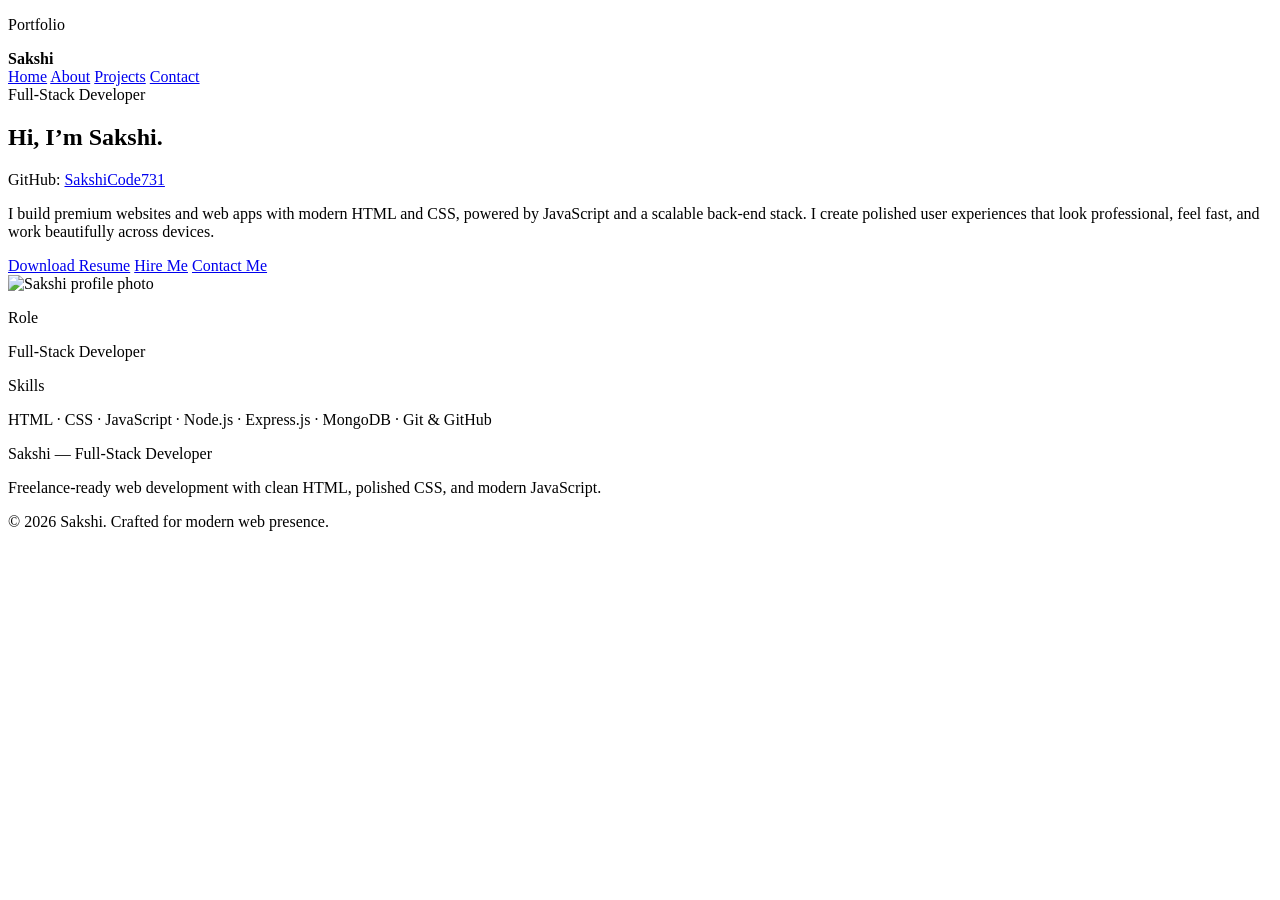
==== index.html @ 6e644ceb "updating my portfolio" ====
<!DOCTYPE html>
<html lang="en">
<head>
  <meta charset="UTF-8" />
  <meta name="viewport" content="width=device-width, initial-scale=1.0" />
  <title>Sakshi | Full-Stack Developer</title>
  <link rel="preconnect" href="https://fonts.googleapis.com" />
  <link rel="preconnect" href="https://fonts.gstatic.com" crossorigin />
  <link href="https://fonts.googleapis.com/css2?family=Space+Grotesk:wght@400;500;600;700&display=swap" rel="stylesheet" />
  <link rel="stylesheet" href="styles.css" />
</head>
<body>
  <header class="site-header">
    <div class="brand">
      <span class="brand-dot"></span>
      <div>
        <p>Portfolio</p>
        <strong>Sakshi</strong>
      </div>
    </div>
    <nav class="site-nav">
      <a href="index.html">Home</a>
      <a href="about.html">About</a>
      <a href="projects.html">Projects</a>
      <a href="contact.html">Contact</a>
    </nav>
  </header>

  <main class="page-shell">
    <section class="hero" id="home">
      <div class="hero-copy">
        <span class="eyebrow">Full-Stack Developer</span>
        <h1>Hi, I’m Sakshi.</h1>
        <p class="hero-tag">GitHub: <a href="https://github.com/SakshiCode731" target="_blank" rel="noreferrer">SakshiCode731</a></p>
        <p class="hero-text">I build premium websites and web apps with modern HTML and CSS, powered by JavaScript and a scalable back-end stack. I create polished user experiences that look professional, feel fast, and work beautifully across devices.</p>

        <div class="hero-buttons">
          <a class="btn btn-primary" href="Sakshi_Gautam_Resume.pdf" download>Download Resume</a>
          <a class="btn btn-hire" href="contact.html">Hire Me</a>
          <a class="btn btn-secondary" href="contact.html">Contact Me</a>
        </div>
      </div>

      <div class="hero-panel">
        <div class="hero-photo">
          <img src="profile.jpg" alt="Sakshi profile photo" />
        </div>
        <div class="hero-info">
          <p class="hero-info-title">Role</p>
          <p>Full-Stack Developer</p>
          <p class="hero-info-title">Skills</p>
          <p>HTML · CSS · JavaScript · Node.js · Express.js · MongoDB · Git & GitHub</p>
        </div>
      </div>
    </section>
  </main>

  <footer class="site-footer">
    <div class="footer-branding">
      <p class="footer-brand">Sakshi — Full-Stack Developer</p>
      <p class="footer-copy">Freelance-ready web development with clean HTML, polished CSS, and modern JavaScript.</p>
    </div>
    <!-- <div class="footer-links">
      <!-- <div>
        <p class="footer-heading">Explore</p>
        <a href="index.html">Home</a>
        <a href="about.html">About</a>
        <a href="projects.html">Projects</a>
        <a href="contact.html">Contact</a>
      </div>
      <div>
        <p class="footer-heading">Contact</p>
        <a href="mailto:gautamsakshi166@gmail.com">Email</a>
        <a href="https://github.com/SakshiCode731" target="_blank" rel="noreferrer">GitHub</a>
        <a href="https://www.linkedin.com/in/sakshi-gautam-9317292b9/" target="_blank" rel="noreferrer">LinkedIn</a>
      </div> -->
    <!-- </div> --> 
    <div class="footer-notice">
      <p>© 2026 Sakshi. Crafted for modern web presence.</p>
    </div>
  </footer>
</body>
</html>
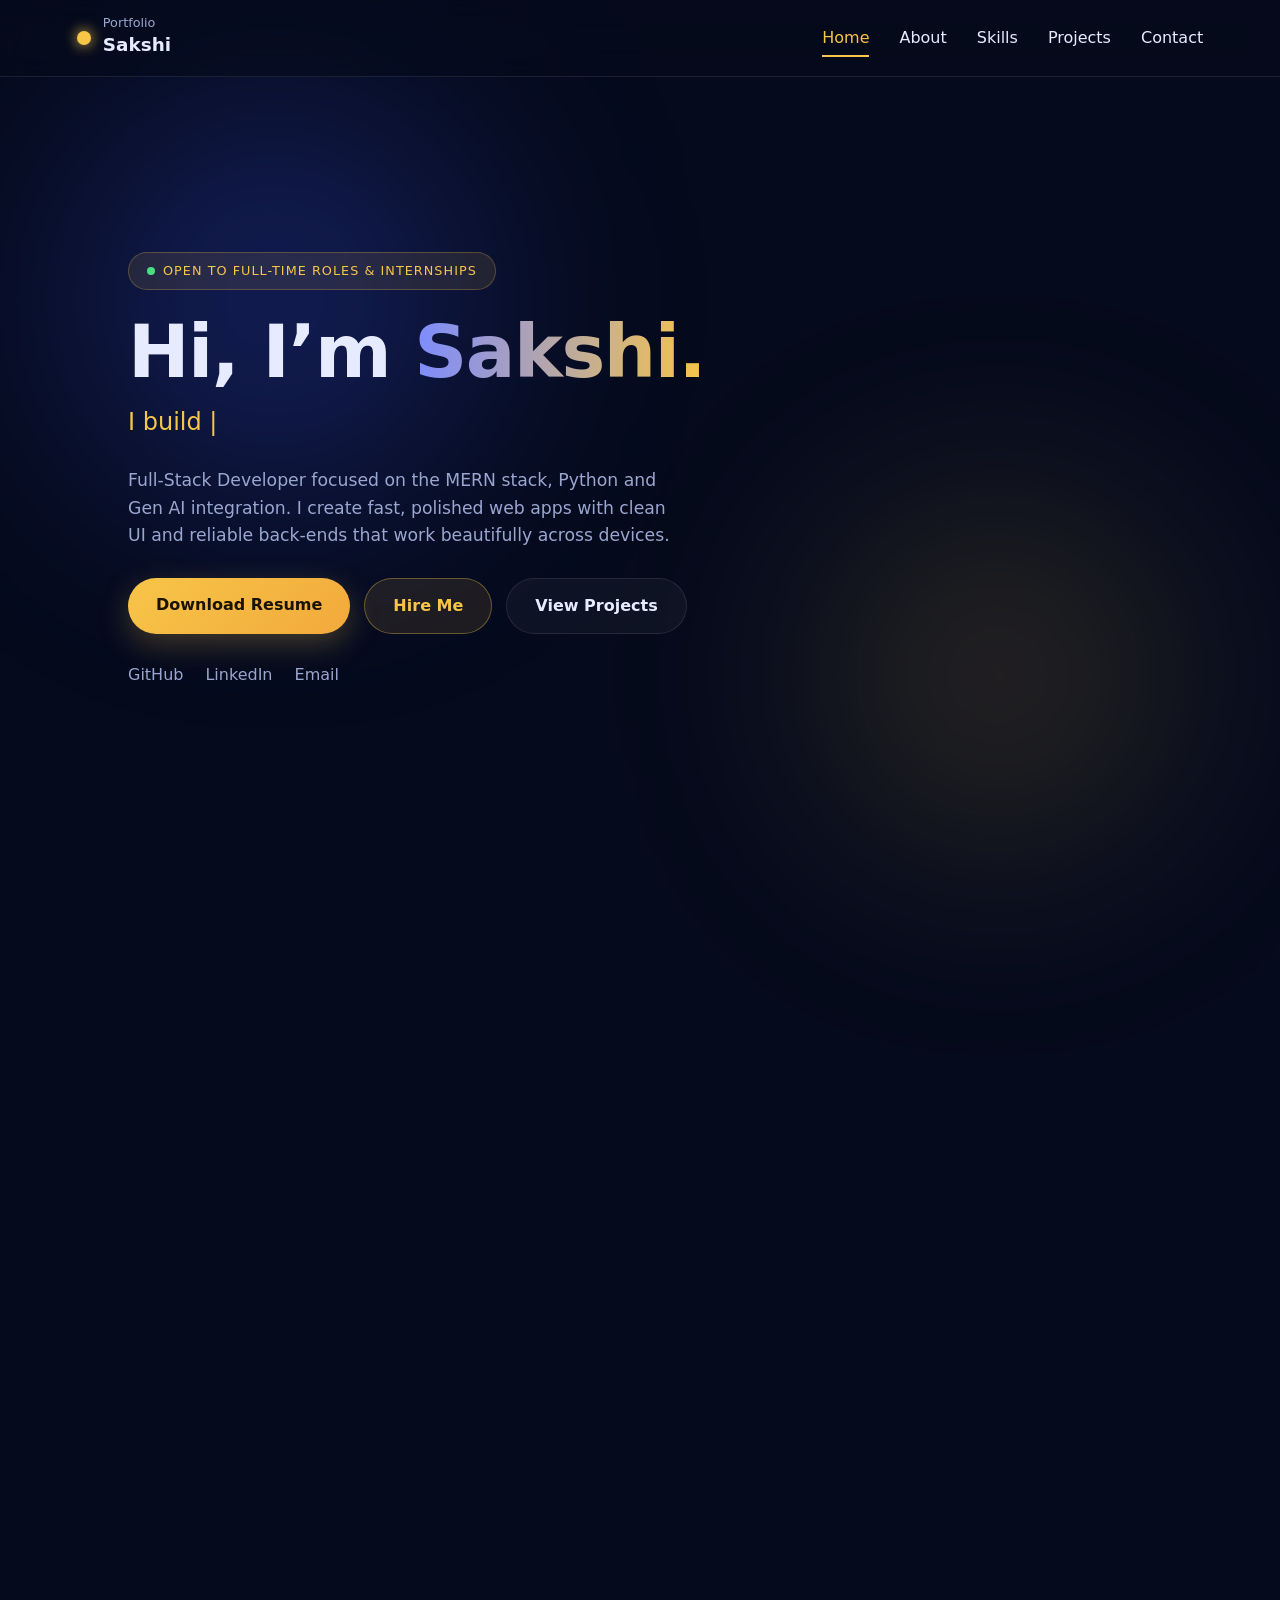
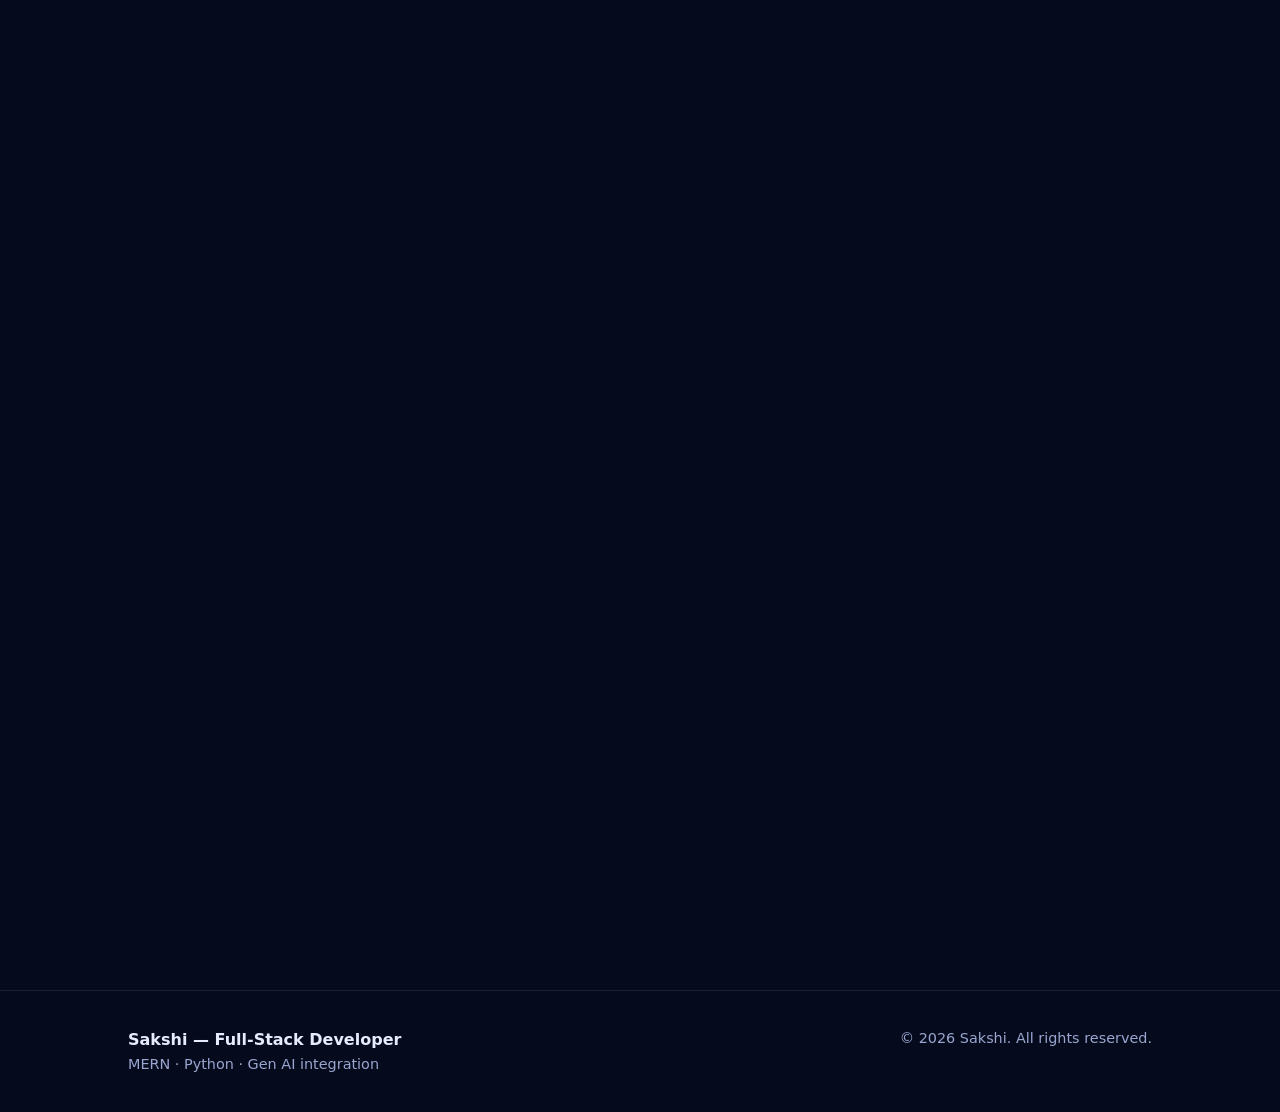
==== commit e0b990ae: "updating my best portfolio" ====
--- a/index.html
+++ b/index.html
@@ -3,81 +3,252 @@
 <head>
   <meta charset="UTF-8" />
   <meta name="viewport" content="width=device-width, initial-scale=1.0" />
-  <title>Sakshi | Full-Stack Developer</title>
+  <title>Sakshi | Full-Stack Developer (MERN) | React, Node.js, Python, Gen AI</title>
+  <meta name="description" content="Sakshi is a Full-Stack Developer skilled in the MERN stack, Python and Generative AI integration. See projects like PrepAI and RozgarSaathi." />
+  <meta name="theme-color" content="#050a1c" />
   <link rel="preconnect" href="https://fonts.googleapis.com" />
   <link rel="preconnect" href="https://fonts.gstatic.com" crossorigin />
   <link href="https://fonts.googleapis.com/css2?family=Space+Grotesk:wght@400;500;600;700&display=swap" rel="stylesheet" />
   <link rel="stylesheet" href="styles.css" />
 </head>
 <body>
-  <header class="site-header">
-    <div class="brand">
+  <div class="scroll-progress" id="scrollProgress"></div>
+
+  <header class="site-header" id="siteHeader">
+    <a class="brand" href="#home" aria-label="Go to top">
       <span class="brand-dot"></span>
       <div>
         <p>Portfolio</p>
         <strong>Sakshi</strong>
       </div>
-    </div>
-    <nav class="site-nav">
-      <a href="index.html">Home</a>
-      <a href="about.html">About</a>
-      <a href="projects.html">Projects</a>
-      <a href="contact.html">Contact</a>
+    </a>
+
+    <button class="nav-toggle" id="navToggle" aria-label="Toggle menu" aria-expanded="false">
+      <span></span><span></span><span></span>
+    </button>
+
+    <nav class="site-nav" id="siteNav">
+      <a href="#home" class="active">Home</a>
+      <a href="#about">About</a>
+      <a href="#skills">Skills</a>
+      <a href="#projects">Projects</a>
+      <a href="#contact">Contact</a>
     </nav>
   </header>
 
-  <main class="page-shell">
-    <section class="hero" id="home">
+  <main>
+    <!-- HERO -->
+    <section class="hero section" id="home">
+      <div class="glow glow-blue"></div>
+      <div class="glow glow-gold"></div>
+
       <div class="hero-copy">
-        <span class="eyebrow">Full-Stack Developer</span>
-        <h1>Hi, I’m Sakshi.</h1>
-        <p class="hero-tag">GitHub: <a href="https://github.com/SakshiCode731" target="_blank" rel="noreferrer">SakshiCode731</a></p>
-        <p class="hero-text">I build premium websites and web apps with modern HTML and CSS, powered by JavaScript and a scalable back-end stack. I create polished user experiences that look professional, feel fast, and work beautifully across devices.</p>
+        <span class="eyebrow"><i class="pulse"></i> Open to full-time roles &amp; internships</span>
+        <h1>Hi, I’m <span class="gradient-text">Sakshi.</span></h1>
+        <p class="typed-line">I build <span id="typed"></span><span class="cursor">|</span></p>
+        <p class="hero-text">
+          Full-Stack Developer focused on the MERN stack, Python and Gen AI integration.
+          I create fast, polished web apps with clean UI and reliable back-ends that work beautifully across devices.
+        </p>
 
         <div class="hero-buttons">
           <a class="btn btn-primary" href="Sakshi_Gautam_Resume.pdf" download>Download Resume</a>
-          <a class="btn btn-hire" href="contact.html">Hire Me</a>
-          <a class="btn btn-secondary" href="contact.html">Contact Me</a>
-        </div>
-      </div>
-
-      <div class="hero-panel">
+          <a class="btn btn-hire" href="#contact">Hire Me</a>
+          <a class="btn btn-secondary" href="#projects">View Projects</a>
+        </div>
+
+        <div class="socials">
+          <a href="https://github.com/SakshiCode731" target="_blank" rel="noreferrer">GitHub</a>
+          <a href="https://www.linkedin.com/in/sakshi-gautam-9317292b9/" target="_blank" rel="noreferrer">LinkedIn</a>
+          <a href="mailto:gautamsakshi166@gmail.com">Email</a>
+        </div>
+      </div>
+
+      <div class="hero-panel reveal">
         <div class="hero-photo">
           <img src="profile.jpg" alt="Sakshi profile photo" />
         </div>
+        <span class="float-chip chip-a">React.js</span>
+        <span class="float-chip chip-b">Node.js</span>
+        <span class="float-chip chip-c">Gen AI</span>
         <div class="hero-info">
           <p class="hero-info-title">Role</p>
-          <p>Full-Stack Developer</p>
-          <p class="hero-info-title">Skills</p>
-          <p>HTML · CSS · JavaScript · Node.js · Express.js · MongoDB · Git & GitHub</p>
+          <p>Full-Stack Developer (MERN)</p>
+          <p class="hero-info-title">Core stack</p>
+          <p>React · Node.js · Express · MongoDB · Python</p>
+        </div>
+      </div>
+    </section>
+
+    <!-- QUICK HIGHLIGHTS -->
+    <section class="highlights section reveal">
+      <div class="highlight"><strong>MERN</strong><span>Full-stack apps, end to end</span></div>
+      <div class="highlight"><strong>Gen AI</strong><span>LLM API integration (Groq)</span></div>
+      <div class="highlight"><strong>DSA</strong><span>Regular practice on LeetCode</span></div>
+      <div class="highlight"><strong>CI/CD</strong><span>GitHub Actions &amp; Vercel</span></div>
+    </section>
+
+    <!-- ABOUT -->
+    <section class="section" id="about">
+      <div class="section-head reveal">
+        <span class="eyebrow">About me</span>
+        <h2>Learning by building real things</h2>
+      </div>
+
+      <div class="about-grid">
+        <div class="about-text reveal">
+          <p>
+            I’m a B.Tech Information Technology student who started with frontend (HTML, CSS, Tailwind, JavaScript)
+            and grew into full-stack development with React.js, Node.js, Express.js and MongoDB.
+          </p>
+          <p>
+            I’m now exploring applied AI: building features with LLM APIs, prompt engineering, RAG and AI agent concepts.
+            I also keep my problem-solving sharp with Python, C++ and consistent DSA practice.
+          </p>
+          <p>
+            I use tools like Claude and ChatGPT to debug and prototype faster, and I make sure I understand every line I ship.
+          </p>
+        </div>
+
+        <div class="about-card reveal">
+          <p class="card-label">Education</p>
+          <h3>B.Tech, Information Technology</h3>
+          <p class="muted">G. H. Raisoni College of Engineering, Nagpur · 3rd Year</p>
+          <hr />
+          <p class="card-label">Looking for</p>
+          <p>Full-Stack, React, Frontend and AI-integrated product roles, including internships and full-time opportunities.</p>
+        </div>
+      </div>
+    </section>
+
+    <!-- SKILLS -->
+    <section class="section" id="skills">
+      <div class="section-head reveal">
+        <span class="eyebrow">Skills</span>
+        <h2>Tools I work with</h2>
+      </div>
+
+      <div class="skills-grid">
+        <article class="skill-card reveal">
+          <h3>Frontend</h3>
+          <div class="chips">
+            <span>React.js</span><span>JavaScript (ES6+)</span><span>Tailwind CSS</span><span>HTML5</span><span>CSS3</span><span>Vite</span>
+          </div>
+        </article>
+
+        <article class="skill-card reveal">
+          <h3>Backend &amp; Database</h3>
+          <div class="chips">
+            <span>Node.js</span><span>Express.js</span><span>REST APIs</span><span>JWT Auth</span><span>MVC</span><span>MongoDB</span><span>Mongoose</span>
+          </div>
+        </article>
+
+        <article class="skill-card reveal">
+          <h3>Generative AI</h3>
+          <div class="chips">
+            <span>LLM API Integration (Groq)</span><span>Prompt Engineering</span><span>RAG</span><span>AI Agents</span><span>Claude</span><span>ChatGPT</span>
+          </div>
+        </article>
+
+        <article class="skill-card reveal">
+          <h3>Python &amp; ML</h3>
+          <div class="chips">
+            <span>Python</span><span>NumPy</span><span>Pandas</span><span>scikit-learn</span>
+            <span class="soft">LangChain (familiar)</span><span class="soft">Vector DBs (familiar)</span><span class="soft">Hugging Face (familiar)</span>
+          </div>
+        </article>
+
+        <article class="skill-card reveal">
+          <h3>Languages &amp; DSA</h3>
+          <div class="chips">
+            <span>Python</span><span>C++</span><span>JavaScript</span><span>C++ STL</span><span>LeetCode</span>
+          </div>
+        </article>
+
+        <article class="skill-card reveal">
+          <h3>Engineering &amp; Tools</h3>
+          <div class="chips">
+            <span>Git</span><span>GitHub</span><span>GitHub Actions (CI/CD)</span><span>Automated Testing</span><span>Postman</span><span>Sentry</span><span>Vercel</span><span>VS Code</span>
+          </div>
+        </article>
+      </div>
+    </section>
+
+    <!-- PROJECTS -->
+    <section class="section" id="projects">
+      <div class="section-head reveal">
+        <span class="eyebrow">Projects</span>
+        <h2>Proof of work</h2>
+      </div>
+
+      <div class="projects-grid">
+        <article class="project-card reveal">
+          <div class="project-top">
+            <span class="badge">Featured · AI</span>
+            <h3>PrepAI</h3>
+          </div>
+          <p>
+            AI-powered interview prep platform that assesses interview readiness and identifies skill gaps for students.
+            Built as a full-stack MERN app with LLM integration for AI-driven feedback.
+          </p>
+          <div class="chips small">
+            <span>React</span><span>Node.js</span><span>Express</span><span>MongoDB</span><span>Groq LLM API</span><span>Prompt Engineering</span>
+          </div>
+          <div class="project-links">
+            <!-- TODO: replace with the PrepAI repo link and live link -->
+            <a class="btn btn-primary" href="https://github.com/SakshiCode731" target="_blank" rel="noreferrer">GitHub</a>
+            <!-- <a class="btn btn-secondary" href="YOUR_LIVE_LINK" target="_blank" rel="noreferrer">Live Demo</a> -->
+          </div>
+        </article>
+
+        <article class="project-card reveal">
+          <div class="project-top">
+            <span class="badge">Featured · Full-Stack</span>
+            <h3>RozgarSaathi</h3>
+          </div>
+          <p>
+            Hyperlocal gig-matching platform that connects people with nearby work.
+            Includes real-time job updates and secure JWT-based authentication.
+          </p>
+          <div class="chips small">
+            <span>React</span><span>Node.js</span><span>Express</span><span>MongoDB</span><span>JWT Auth</span><span>Real-time updates</span>
+          </div>
+          <div class="project-links">
+            <!-- TODO: replace with the RozgarSaathi repo link and live link -->
+            <a class="btn btn-primary" href="https://github.com/SakshiCode731" target="_blank" rel="noreferrer">GitHub</a>
+            <!-- <a class="btn btn-secondary" href="YOUR_LIVE_LINK" target="_blank" rel="noreferrer">Live Demo</a> -->
+          </div>
+        </article>
+      </div>
+    </section>
+
+    <!-- CONTACT -->
+    <section class="section" id="contact">
+      <div class="contact-card reveal">
+        <span class="eyebrow">Contact</span>
+        <h2>Let’s build something great together</h2>
+        <p>
+          I’m open to full-time roles, internships and collaborations in Full-Stack, React, Frontend and AI-integrated development.
+        </p>
+        <div class="hero-buttons center">
+          <a class="btn btn-primary" href="mailto:gautamsakshi166@gmail.com">Email Me</a>
+          <a class="btn btn-secondary" href="https://www.linkedin.com/in/sakshi-gautam-9317292b9/" target="_blank" rel="noreferrer">LinkedIn</a>
+          <a class="btn btn-secondary" href="https://github.com/SakshiCode731" target="_blank" rel="noreferrer">GitHub</a>
         </div>
       </div>
     </section>
   </main>
 
   <footer class="site-footer">
-    <div class="footer-branding">
+    <div>
       <p class="footer-brand">Sakshi — Full-Stack Developer</p>
-      <p class="footer-copy">Freelance-ready web development with clean HTML, polished CSS, and modern JavaScript.</p>
+      <p class="footer-copy">MERN · Python · Gen AI integration</p>
     </div>
-    <!-- <div class="footer-links">
-      <!-- <div>
-        <p class="footer-heading">Explore</p>
-        <a href="index.html">Home</a>
-        <a href="about.html">About</a>
-        <a href="projects.html">Projects</a>
-        <a href="contact.html">Contact</a>
-      </div>
-      <div>
-        <p class="footer-heading">Contact</p>
-        <a href="mailto:gautamsakshi166@gmail.com">Email</a>
-        <a href="https://github.com/SakshiCode731" target="_blank" rel="noreferrer">GitHub</a>
-        <a href="https://www.linkedin.com/in/sakshi-gautam-9317292b9/" target="_blank" rel="noreferrer">LinkedIn</a>
-      </div> -->
-    <!-- </div> --> 
-    <div class="footer-notice">
-      <p>© 2026 Sakshi. Crafted for modern web presence.</p>
-    </div>
+    <p class="footer-notice">© <span id="year">2026</span> Sakshi. All rights reserved.</p>
   </footer>
+
+  <a href="#home" class="to-top" id="toTop" aria-label="Back to top">↑</a>
+
+  <script src="script.js"></script>
 </body>
-</html>
+</html>
--- a/styles.css
+++ b/styles.css
@@ -0,0 +1,224 @@
+:root {
+  --bg: #050a1c;
+  --bg-soft: #0b1229;
+  --card: rgba(255, 255, 255, 0.04);
+  --border: rgba(255, 255, 255, 0.09);
+  --text: #e6ebff;
+  --muted: #9aa6cf;
+  --gold: #f7c548;
+  --gold-2: #f2a93b;
+  --blue: #7c8cff;
+  --radius: 22px;
+}
+
+* { box-sizing: border-box; margin: 0; padding: 0; }
+html { scroll-behavior: smooth; scroll-padding-top: 90px; }
+
+body {
+  font-family: "Space Grotesk", system-ui, sans-serif;
+  background: var(--bg);
+  color: var(--text);
+  line-height: 1.6;
+  overflow-x: hidden;
+}
+
+a { color: inherit; text-decoration: none; }
+img { max-width: 100%; display: block; }
+
+.scroll-progress {
+  position: fixed; top: 0; left: 0; height: 3px; width: 0;
+  background: linear-gradient(90deg, var(--gold), var(--blue));
+  z-index: 200;
+}
+
+/* Header */
+.site-header {
+  position: fixed; top: 0; left: 0; right: 0; z-index: 100;
+  display: flex; align-items: center; justify-content: space-between;
+  padding: 16px 6vw;
+  background: rgba(5, 10, 28, 0.6);
+  backdrop-filter: blur(14px);
+  border-bottom: 1px solid var(--border);
+  transition: background 0.3s, padding 0.3s;
+}
+.site-header.scrolled { background: rgba(5, 10, 28, 0.92); padding: 10px 6vw; }
+
+.brand { display: flex; align-items: center; gap: 12px; }
+.brand p { font-size: 0.8rem; color: var(--muted); line-height: 1.1; }
+.brand strong { font-size: 1.15rem; }
+.brand-dot { width: 14px; height: 14px; border-radius: 50%; background: var(--gold); box-shadow: 0 0 14px var(--gold); }
+
+.site-nav { display: flex; gap: 30px; }
+.site-nav a { font-weight: 500; position: relative; padding: 4px 0; color: var(--text); }
+.site-nav a::after {
+  content: ""; position: absolute; left: 0; bottom: -2px; height: 2px; width: 0;
+  background: var(--gold); transition: width 0.3s;
+}
+.site-nav a:hover::after, .site-nav a.active::after { width: 100%; }
+.site-nav a.active { color: var(--gold); }
+
+.nav-toggle { display: none; background: none; border: 0; cursor: pointer; flex-direction: column; gap: 5px; }
+.nav-toggle span { width: 24px; height: 2px; background: var(--text); transition: 0.3s; }
+
+/* Sections */
+.section { padding: 100px 10vw; position: relative; }
+.section-head { margin-bottom: 40px; }
+.section-head h2, .contact-card h2 { font-size: clamp(1.8rem, 4vw, 2.6rem); margin-top: 12px; }
+
+.eyebrow {
+  display: inline-flex; align-items: center; gap: 8px;
+  padding: 8px 18px; border-radius: 999px;
+  background: rgba(247, 197, 72, 0.1); border: 1px solid rgba(247, 197, 72, 0.25);
+  color: var(--gold); font-size: 0.8rem; letter-spacing: 0.08em; text-transform: uppercase;
+}
+.pulse { width: 8px; height: 8px; border-radius: 50%; background: #4ade80; animation: pulse 1.8s infinite; }
+@keyframes pulse {
+  0% { box-shadow: 0 0 0 0 rgba(74, 222, 128, 0.6); }
+  70% { box-shadow: 0 0 0 10px rgba(74, 222, 128, 0); }
+  100% { box-shadow: 0 0 0 0 rgba(74, 222, 128, 0); }
+}
+
+/* Hero */
+.hero {
+  min-height: 100vh; padding-top: 140px;
+  display: grid; grid-template-columns: 1.2fr 0.8fr; gap: 60px; align-items: center;
+}
+.glow { position: absolute; border-radius: 50%; filter: blur(110px); z-index: 0; pointer-events: none; }
+.glow-blue { width: 420px; height: 420px; background: rgba(60, 90, 255, 0.25); top: 10%; left: 5%; }
+.glow-gold { width: 360px; height: 360px; background: rgba(247, 197, 72, 0.14); bottom: 5%; right: 8%; }
+.hero-copy, .hero-panel { position: relative; z-index: 1; }
+
+h1 { font-size: clamp(2.6rem, 7vw, 4.6rem); line-height: 1.1; margin: 22px 0 10px; letter-spacing: -0.02em; }
+.gradient-text { background: linear-gradient(90deg, var(--blue), var(--gold)); -webkit-background-clip: text; background-clip: text; color: transparent; }
+.typed-line { font-size: clamp(1.1rem, 2.4vw, 1.5rem); color: var(--gold); min-height: 2em; }
+.cursor { animation: blink 1s infinite; }
+@keyframes blink { 50% { opacity: 0; } }
+.hero-text { color: var(--muted); font-size: 1.08rem; max-width: 560px; margin: 16px 0 28px; }
+
+.hero-buttons { display: flex; flex-wrap: wrap; gap: 14px; }
+.hero-buttons.center { justify-content: center; }
+.btn {
+  display: inline-block; padding: 14px 28px; border-radius: 999px; font-weight: 600;
+  border: 1px solid var(--border); transition: transform 0.25s, box-shadow 0.25s, background 0.25s;
+}
+.btn:hover { transform: translateY(-3px); }
+.btn-primary { background: linear-gradient(135deg, var(--gold), var(--gold-2)); color: #1a1300; border: 0; box-shadow: 0 10px 30px rgba(247, 197, 72, 0.25); }
+.btn-primary:hover { box-shadow: 0 14px 38px rgba(247, 197, 72, 0.4); }
+.btn-hire { background: rgba(247, 197, 72, 0.1); border-color: rgba(247, 197, 72, 0.35); color: var(--gold); }
+.btn-secondary { background: var(--card); }
+.btn-secondary:hover { background: rgba(255, 255, 255, 0.09); }
+
+.socials { display: flex; gap: 22px; margin-top: 28px; }
+.socials a { color: var(--muted); border-bottom: 1px solid transparent; transition: 0.25s; }
+.socials a:hover { color: var(--gold); border-color: var(--gold); }
+
+.hero-panel {
+  background: linear-gradient(160deg, rgba(255, 255, 255, 0.06), rgba(255, 255, 255, 0.02));
+  border: 1px solid var(--border); border-radius: 36px; padding: 36px 28px; text-align: center;
+  box-shadow: 0 30px 80px rgba(0, 0, 0, 0.4);
+}
+.hero-photo { width: 190px; height: 190px; margin: 0 auto 22px; border-radius: 50%; padding: 4px; background: linear-gradient(135deg, var(--gold), var(--blue)); }
+.hero-photo img { width: 100%; height: 100%; object-fit: cover; border-radius: 50%; border: 4px solid var(--bg); }
+.hero-info-title { font-size: 0.72rem; letter-spacing: 0.2em; text-transform: uppercase; color: var(--muted); margin-top: 14px; }
+
+.float-chip {
+  position: absolute; padding: 8px 16px; border-radius: 999px; font-size: 0.85rem; font-weight: 600;
+  background: rgba(11, 18, 41, 0.9); border: 1px solid var(--border); animation: float 5s ease-in-out infinite;
+}
+.chip-a { top: 18px; left: -26px; color: #61dafb; }
+.chip-b { top: 120px; right: -28px; color: #86efac; animation-delay: 1s; }
+.chip-c { bottom: 120px; left: -34px; color: var(--gold); animation-delay: 2s; }
+@keyframes float { 50% { transform: translateY(-12px); } }
+
+/* Highlights */
+.highlights { display: grid; grid-template-columns: repeat(4, 1fr); gap: 18px; padding-top: 20px; padding-bottom: 20px; }
+.highlight { background: var(--card); border: 1px solid var(--border); border-radius: var(--radius); padding: 24px; text-align: center; }
+.highlight strong { display: block; font-size: 1.6rem; color: var(--gold); }
+.highlight span { color: var(--muted); font-size: 0.9rem; }
+
+/* About */
+.about-grid { display: grid; grid-template-columns: 1.3fr 1fr; gap: 36px; }
+.about-text p { color: var(--muted); font-size: 1.05rem; margin-bottom: 18px; }
+.about-card, .skill-card, .project-card, .contact-card {
+  background: var(--card); border: 1px solid var(--border); border-radius: var(--radius); padding: 30px;
+}
+.card-label { font-size: 0.72rem; letter-spacing: 0.18em; text-transform: uppercase; color: var(--gold); margin-bottom: 8px; }
+.muted { color: var(--muted); }
+.about-card hr { border: 0; border-top: 1px solid var(--border); margin: 22px 0; }
+.about-card h3 { margin-bottom: 6px; }
+
+/* Skills */
+.skills-grid, .projects-grid { display: grid; gap: 22px; }
+.skills-grid { grid-template-columns: repeat(3, 1fr); }
+.projects-grid { grid-template-columns: repeat(2, 1fr); }
+.skill-card h3, .project-card h3 { margin-bottom: 16px; }
+.skill-card, .project-card { transition: transform 0.3s, border-color 0.3s, box-shadow 0.3s; }
+.skill-card:hover, .project-card:hover { transform: translateY(-6px); border-color: rgba(247, 197, 72, 0.4); box-shadow: 0 20px 50px rgba(0, 0, 0, 0.35); }
+
+.chips { display: flex; flex-wrap: wrap; gap: 10px; }
+.chips span {
+  padding: 7px 14px; border-radius: 999px; font-size: 0.85rem;
+  background: rgba(124, 140, 255, 0.1); border: 1px solid rgba(124, 140, 255, 0.25);
+}
+.chips span.soft { background: transparent; border-style: dashed; color: var(--muted); }
+.chips.small span { font-size: 0.78rem; padding: 5px 12px; }
+
+/* Projects */
+.project-top { margin-bottom: 6px; }
+.badge { display: inline-block; font-size: 0.72rem; color: var(--gold); letter-spacing: 0.1em; text-transform: uppercase; margin-bottom: 10px; }
+.project-card p { color: var(--muted); margin-bottom: 20px; }
+.project-links { margin-top: 24px; display: flex; gap: 12px; }
+.project-links .btn { padding: 10px 22px; }
+
+/* Contact */
+.contact-card {
+  text-align: center; max-width: 820px; margin: 0 auto; padding: 60px 30px;
+  background: radial-gradient(circle at top, rgba(247, 197, 72, 0.1), transparent 60%), var(--card);
+}
+.contact-card p { color: var(--muted); max-width: 560px; margin: 16px auto 30px; }
+
+/* Footer */
+.site-footer {
+  display: flex; justify-content: space-between; flex-wrap: wrap; gap: 14px;
+  padding: 36px 10vw; border-top: 1px solid var(--border); color: var(--muted);
+}
+.footer-brand { color: var(--text); font-weight: 600; }
+.footer-copy, .footer-notice { font-size: 0.9rem; }
+
+.to-top {
+  position: fixed; right: 24px; bottom: 24px; width: 46px; height: 46px; border-radius: 50%;
+  display: grid; place-items: center; background: var(--gold); color: #1a1300; font-weight: 700;
+  opacity: 0; pointer-events: none; transform: translateY(10px); transition: 0.3s; z-index: 90;
+}
+.to-top.show { opacity: 1; pointer-events: auto; transform: none; }
+
+/* Scroll reveal */
+.reveal { opacity: 0; transform: translateY(28px); transition: opacity 0.7s ease, transform 0.7s ease; }
+.reveal.visible { opacity: 1; transform: none; }
+
+/* Responsive */
+@media (max-width: 980px) {
+  .hero { grid-template-columns: 1fr; }
+  .hero-panel { max-width: 420px; margin: 0 auto; }
+  .about-grid, .projects-grid { grid-template-columns: 1fr; }
+  .skills-grid { grid-template-columns: repeat(2, 1fr); }
+  .highlights { grid-template-columns: repeat(2, 1fr); }
+}
+@media (max-width: 720px) {
+  .section { padding: 80px 6vw; }
+  .nav-toggle { display: flex; }
+  .site-nav {
+    position: absolute; top: 100%; left: 0; right: 0; flex-direction: column; gap: 0;
+    background: rgba(5, 10, 28, 0.97); border-bottom: 1px solid var(--border);
+    max-height: 0; overflow: hidden; transition: max-height 0.35s;
+  }
+  .site-nav.open { max-height: 320px; }
+  .site-nav a { padding: 16px 6vw; }
+  .skills-grid { grid-template-columns: 1fr; }
+  .chip-a, .chip-b, .chip-c { display: none; }
+}
+
+@media (prefers-reduced-motion: reduce) {
+  * { animation: none !important; transition: none !important; }
+  .reveal { opacity: 1; transform: none; }
+}
